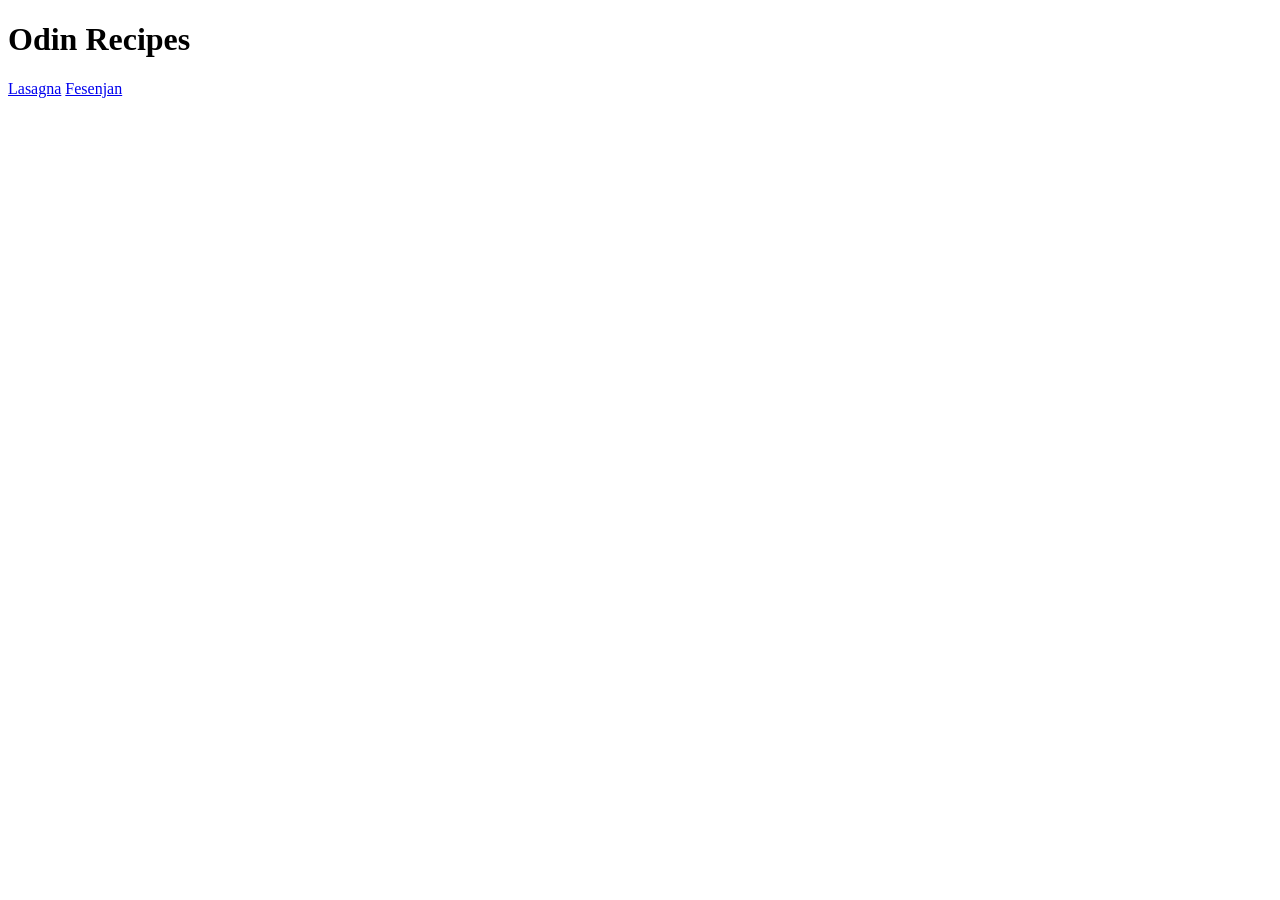
==== index.html @ 83e4a0bd "ADD recipe folder and 2 recipes #1 - added folder to keep different recipes orginzed and seprated. A" ====
<!DOCTYPE html>
<html lang="en">
    <head>
        <meta charset="UTF-8">
        <meta name="viewport" content="width=device-width, initial-scale=1.0">
        <title>Document</title>
    </head>
    <body>
        <h1>Odin Recipes</h1>
        <a href="./recipes/lasagna.html">Lasagna</a>
        <a href="./recipes/fesenjan.html">Fesenjan</a>
    </body>
</html>
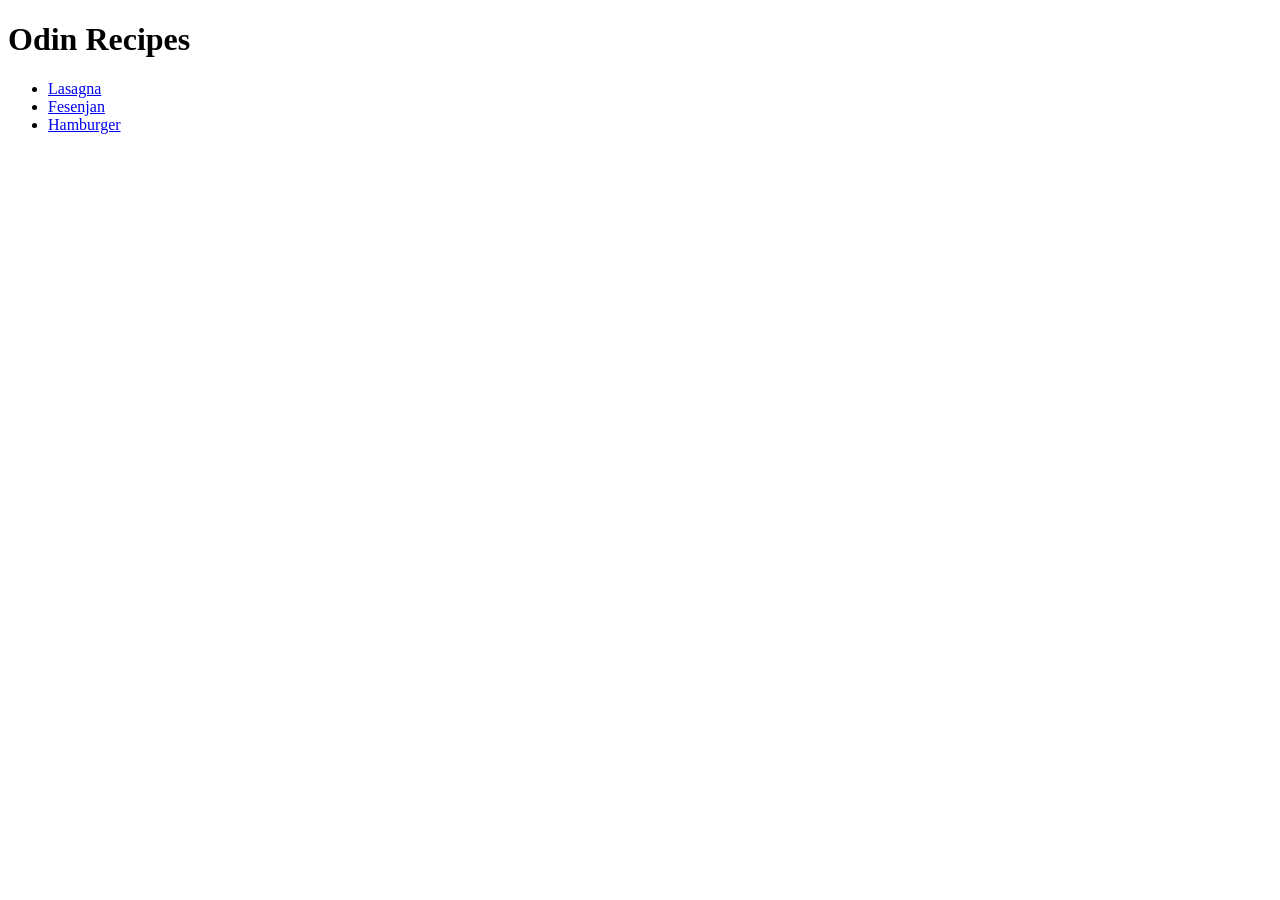
==== commit dec0de7a: "Add lasagna & fesenjan recipe Add pictures and ingredients and steps into lasagna.html and fesenjan." ====
--- a/index.html
+++ b/index.html
@@ -7,7 +7,10 @@
     </head>
     <body>
         <h1>Odin Recipes</h1>
-        <a href="./recipes/lasagna.html">Lasagna</a>
-        <a href="./recipes/fesenjan.html">Fesenjan</a>
+        <ul>
+            <li><a href="./recipes/lasagna.html">Lasagna</a></li>
+            <li><a href="./recipes/fesenjan.html">Fesenjan</a></li>
+            <li><a href="./recipes/fesenjan.html">Hamburger</a></li>
+        </ul>
     </body>
 </html>
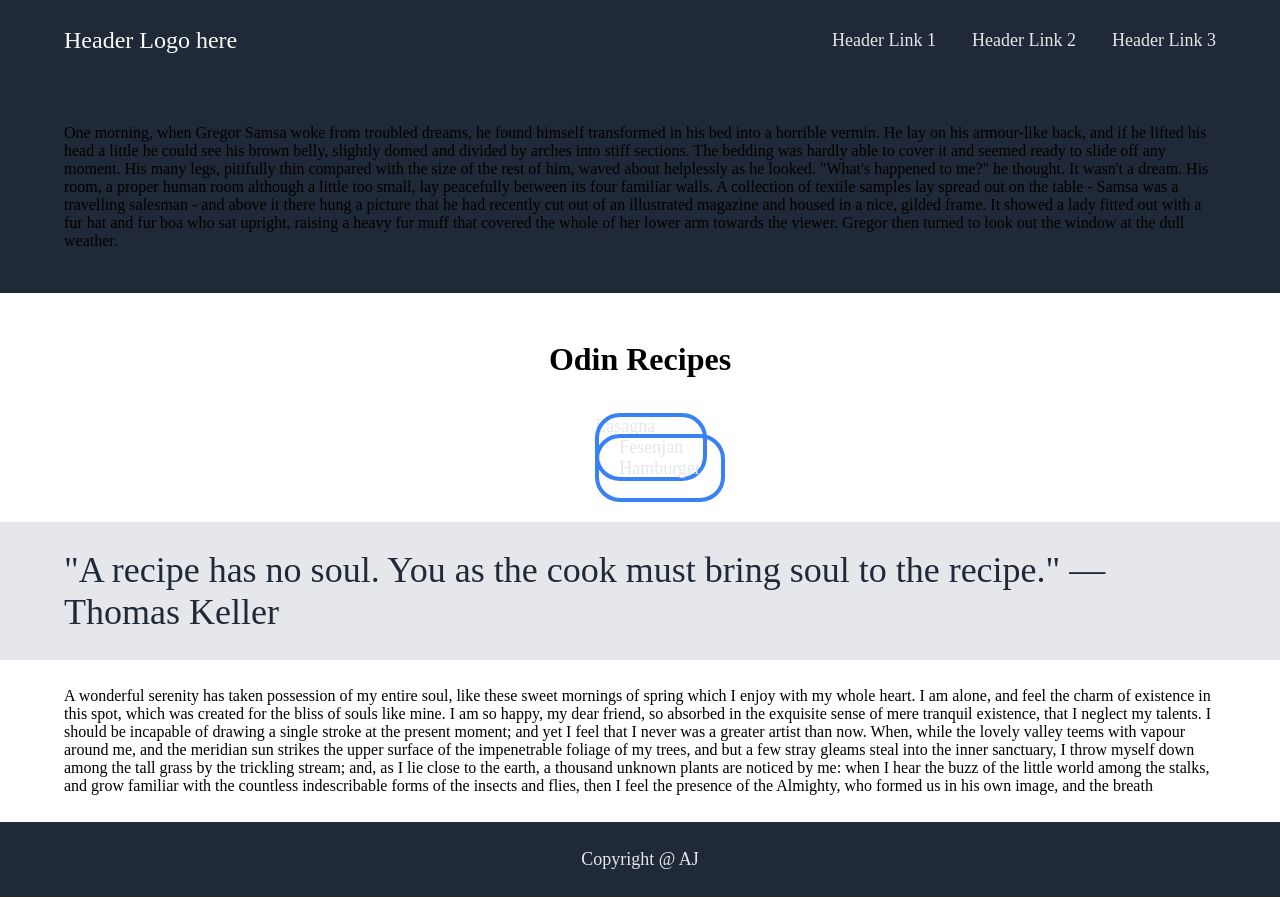
==== commit 5b7b45dc: "FIXED:padding, header day3: only managed to fix the padding and margin and overfellow" ====
--- a/index.html
+++ b/index.html
@@ -2,15 +2,42 @@
 <html lang="en">
     <head>
         <meta charset="UTF-8">
+        <meta http-equiv="X-UA-Compatible" content="IE=edge">
         <meta name="viewport" content="width=device-width, initial-scale=1.0">
-        <title>Document</title>
+        <title>Food Recipes Oden-Project by AJ</title>
+        <link rel="stylesheet" href="style.css">
     </head>
     <body>
-        <h1>Odin Recipes</h1>
-        <ul>
-            <li><a href="./recipes/lasagna.html">Lasagna</a></li>
-            <li><a href="./recipes/fesenjan.html">Fesenjan</a></li>
-            <li><a href="./recipes/fesenjan.html">Hamburger</a></li>
-        </ul>
+        <div class="header">
+            <div id="logo">Header Logo here</div> 
+            <ul class="header-links">
+                <li><a href="./recipes/lasagna.html">Header Link 1</a></li> 
+                <li><a href="./recipes/lasagna.html">Header Link 2</a></li> 
+                <li><a href="./recipes/lasagna.html">Header Link 3</a></li>
+            </ul> 
+        </div>
+        <div class="container", id="header-type">
+            <p>
+                One morning, when Gregor Samsa woke from troubled dreams, he found himself transformed in his bed into a horrible vermin. He lay on his armour-like back, and if he lifted his head a little he could see his brown belly, slightly domed and divided by arches into stiff sections. The bedding was hardly able to cover it and seemed ready to slide off any moment. His many legs, pitifully thin compared with the size of the rest of him, waved about helplessly as he looked. "What's happened to me?" he thought. It wasn't a dream. His room, a proper human room although a little too small, lay peacefully between its four familiar walls. A collection of textile samples lay spread out on the table - Samsa was a travelling salesman - and above it there hung a picture that he had recently cut out of an illustrated magazine and housed in a nice, gilded frame. It showed a lady fitted out with a fur hat and fur boa who sat upright, raising a heavy fur muff that covered the whole of her lower arm towards the viewer. Gregor then turned to look out the window at the dull weather.
+            </p>
+        </div>
+        <div class="container">
+            <h1>Odin Recipes</h1>
+            <ul>
+                <li><a href="./recipes/lasagna.html">Lasagna</a></li>
+                <li><a href="./recipes/fesenjan.html" id="boxed">Fesenjan</a></li>
+                <li><a href="./recipes/hamburger.html" id="boxed">Hamburger</a></li>
+            </ul>
+
+        </div>
+        <div class="container" id="quot-type">
+            "A recipe has no soul. You as the cook must bring soul to the recipe." — Thomas Keller
+        </div>
+        <div class="container">
+            A wonderful serenity has taken possession of my entire soul, like these sweet mornings of spring which I enjoy with my whole heart. I am alone, and feel the charm of existence in this spot, which was created for the bliss of souls like mine. I am so happy, my dear friend, so absorbed in the exquisite sense of mere tranquil existence, that I neglect my talents. I should be incapable of drawing a single stroke at the present moment; and yet I feel that I never was a greater artist than now. When, while the lovely valley teems with vapour around me, and the meridian sun strikes the upper surface of the impenetrable foliage of my trees, and but a few stray gleams steal into the inner sanctuary, I throw myself down among the tall grass by the trickling stream; and, as I lie close to the earth, a thousand unknown plants are noticed by me: when I hear the buzz of the little world among the stalks, and grow familiar with the countless indescribable forms of the insects and flies, then I feel the presence of the Almighty, who formed us in his own image, and the breath
+        </div>
+        <div class="footer">
+            Copyright @ AJ  
+        </div>
     </body>
 </html>
--- a/style.css
+++ b/style.css
@@ -0,0 +1,92 @@
+
+body {
+  height: 100%;
+  width: 100%;
+  margin: auto; /* margin: 0px; */
+  overflow: auto;
+  font-family: Roboto;
+  display: flex;
+  flex-direction: column;
+  justify-content: space-between;
+}
+
+img {
+  width: 400px;
+}
+
+a {
+  text-decoration: none;
+  color: #E5E7EB;
+  font-size: 18px;
+}
+
+ul {
+    list-style: none;
+}
+
+.container {
+    display: flex;
+    flex-direction: column;
+    flex: 1;
+    justify-content: center;
+    align-items: center;
+    /* padding-left: 5vw;
+    padding-right: 5vw; */
+    padding: 3vh 5vw 3vh;
+}
+
+.header,
+.footer {
+    background-color: #1F2937;
+    color: #e5e7eb;
+    padding: 36px;
+    font-size: 18px;
+    display: flex;
+    align-items: center;
+    padding: 3vh 5vw 3vh;
+}
+
+.header {
+    justify-content: space-between;
+}
+
+.footer {
+    justify-content: center;
+}
+
+.header-links {
+    display: flex;
+    /* flex: 1 1 0; */
+    justify-content: space-between;
+    align-items: center;
+    margin: 0px;
+    /* padding: 10px; */
+    gap: 36px
+}
+
+#header-type {
+    background-color: #1F2937;
+}
+
+#logo {
+    font-size: 24px;
+    color: #F9FAF8;
+}
+
+#quot-type {
+    background-color: #E5E7EB;
+    color: #1F2937;
+    font-size: 36px;
+    font-weight: 300;
+}
+
+#boxed {
+    border-radius: 25px;
+    border: 4px solid #3882F6;
+    padding: 20px;
+    width: 100px;
+    height: 100px;
+    /* background-image: url(paper.gif); */
+    /* background-position: left top; */
+    /* background-repeat: repeat; */
+}
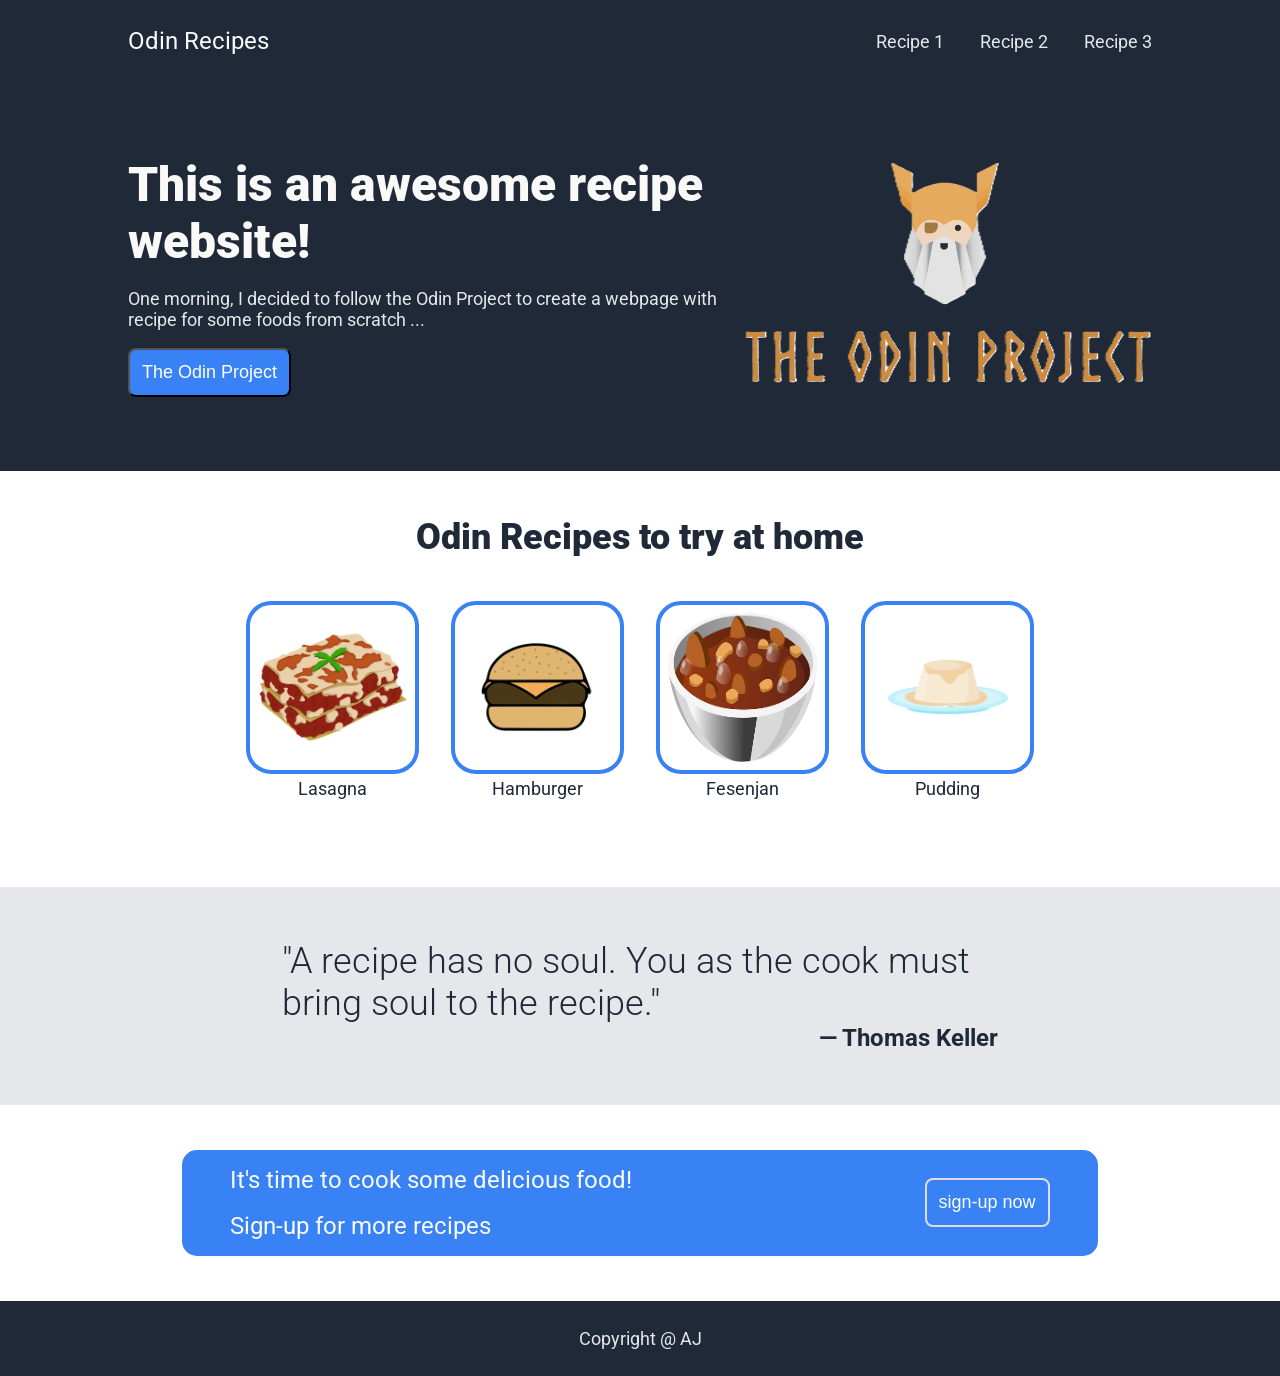
==== commit b9c203d4: "COMPLETED: landing page day5: fixed everything, finished the landing page" ====
--- a/index.html
+++ b/index.html
@@ -9,32 +9,80 @@
     </head>
     <body>
         <div class="header">
-            <div id="logo">Header Logo here</div> 
+            <div id="logo">Odin Recipes</div> 
             <ul class="header-links">
-                <li><a href="./recipes/lasagna.html">Header Link 1</a></li> 
-                <li><a href="./recipes/lasagna.html">Header Link 2</a></li> 
-                <li><a href="./recipes/lasagna.html">Header Link 3</a></li>
+                <li><a href="./recipes/lasagna.html">Recipe 1</a></li> 
+                <li><a href="./recipes/lasagna.html">Recipe 2</a></li> 
+                <li><a href="./recipes/lasagna.html">Recipe 3</a></li>
             </ul> 
         </div>
         <div class="container", id="header-type">
-            <p>
-                One morning, when Gregor Samsa woke from troubled dreams, he found himself transformed in his bed into a horrible vermin. He lay on his armour-like back, and if he lifted his head a little he could see his brown belly, slightly domed and divided by arches into stiff sections. The bedding was hardly able to cover it and seemed ready to slide off any moment. His many legs, pitifully thin compared with the size of the rest of him, waved about helplessly as he looked. "What's happened to me?" he thought. It wasn't a dream. His room, a proper human room although a little too small, lay peacefully between its four familiar walls. A collection of textile samples lay spread out on the table - Samsa was a travelling salesman - and above it there hung a picture that he had recently cut out of an illustrated magazine and housed in a nice, gilded frame. It showed a lady fitted out with a fur hat and fur boa who sat upright, raising a heavy fur muff that covered the whole of her lower arm towards the viewer. Gregor then turned to look out the window at the dull weather.
-            </p>
+            <div class="v-stack">
+                <div class="h-stack">
+                    <div id="header-title">
+                        This is an awesome recipe website!
+                    </div>
+                    <div class="text" id="header-text">
+                        One morning, I decided to follow the Odin Project to create a webpage with recipe for some foods from scratch ...
+                    </div>
+                    <a href="https://www.theodinproject.com/about/">
+                        <button class="odin">The Odin Project</button>
+                    </a>
+                </div>
+                <img src="./images/logo.png" alt="odin-logo"  width="40%" height="40%">
+            </div>
         </div>
         <div class="container">
-            <h1>Odin Recipes</h1>
-            <ul>
-                <li><a href="./recipes/lasagna.html">Lasagna</a></li>
-                <li><a href="./recipes/fesenjan.html" id="boxed">Fesenjan</a></li>
-                <li><a href="./recipes/hamburger.html" id="boxed">Hamburger</a></li>
-            </ul>
+            <div class="title">Odin Recipes to try at home</div>
+            <div class="v-stack">        <!-- <div class="container"> -->
+                <div class="item">
+                    <a href="./recipes/lasagna.html">
+                        <img src="./images/lasagna-logo.png" alt="lasagna" id="boxed">
+                    </a>
+                    <div class="text">Lasagna</div>
+                </div>
+                <div class="item">
+                    <a href="./recipes/hamburger.html">
+                        <img src="./images/burger-logo.png" alt="chili" id="boxed">
+                    </a>
+                    <div class="text">Hamburger</div>
+                </div>
+                <div class="item">
+                    <a href="./recipes/fesenjan.html">
+                        <img src="./images/fesenjan-logo.png" alt="fesenjan" id="boxed">
+                    </a>
+                    <div class="text">Fesenjan</div>
+                </div>
+                <div class="item">
+                    <a href="./recipes/hamburger.html">
+                        <img src="./images/pudding-logo.png" alt="Pudding" id="boxed">
+                    </a>
+                    <div class="text">Pudding</div>
+                </div>
+            </div>
+        </div>
 
-        </div>
         <div class="container" id="quot-type">
-            "A recipe has no soul. You as the cook must bring soul to the recipe." — Thomas Keller
+            <div class="quote">
+                "A recipe has no soul. You as the cook must bring soul to the recipe." 
+                <div class="person">
+                    — Thomas Keller
+                </div>
+            </div>
         </div>
         <div class="container">
-            A wonderful serenity has taken possession of my entire soul, like these sweet mornings of spring which I enjoy with my whole heart. I am alone, and feel the charm of existence in this spot, which was created for the bliss of souls like mine. I am so happy, my dear friend, so absorbed in the exquisite sense of mere tranquil existence, that I neglect my talents. I should be incapable of drawing a single stroke at the present moment; and yet I feel that I never was a greater artist than now. When, while the lovely valley teems with vapour around me, and the meridian sun strikes the upper surface of the impenetrable foliage of my trees, and but a few stray gleams steal into the inner sanctuary, I throw myself down among the tall grass by the trickling stream; and, as I lie close to the earth, a thousand unknown plants are noticed by me: when I hear the buzz of the little world among the stalks, and grow familiar with the countless indescribable forms of the insects and flies, then I feel the presence of the Almighty, who formed us in his own image, and the breath
+            <div class="v-stack" id="action">
+                <!-- <div class="container"> -->
+                <div class="h-stack">
+                    <div class="text" id="logo">
+                        It's time to cook some delicious food!
+                    </div>
+                    <div class="text" id="logo">
+                        Sign-up for more recipes
+                    </div>
+                </div>
+                <button class="sign-up">sign-up now</button>
+            </div>
         </div>
         <div class="footer">
             Copyright @ AJ  
--- a/style.css
+++ b/style.css
@@ -1,17 +1,14 @@
+@import url('https://fonts.googleapis.com/css2?family=Roboto:wght@300;700&display=swap');
 
 body {
-  height: 100%;
-  width: 100%;
-  margin: auto; /* margin: 0px; */
-  overflow: auto;
-  font-family: Roboto;
-  display: flex;
-  flex-direction: column;
-  justify-content: space-between;
-}
-
-img {
-  width: 400px;
+    height: 100%;
+    width: 100%;
+    margin: auto; /* margin: 0px; */
+    overflow: auto;
+    font-family: Roboto;
+    display: flex;
+    flex-direction: column;
+    justify-content: space-between;
 }
 
 a {
@@ -24,26 +21,83 @@
     list-style: none;
 }
 
+p {
+    text-align: justify;
+    text-justify: inter-word;
+}
+
+button {
+    cursor: pointer;
+    padding: 12px 12px;
+    border-radius: 8px;
+    font-size: 18px;
+    max-width: 200px;
+}
+
+button.odin {
+    background: #3882F6;
+    color: white;
+}
+
+button.sign-up {
+    background: #3882F6;
+    border: 2px solid #ddd;
+    color: white;
+}
+
 .container {
     display: flex;
+    flex: 1;
     flex-direction: column;
-    flex: 1;
     justify-content: center;
     align-items: center;
-    /* padding-left: 5vw;
-    padding-right: 5vw; */
-    padding: 3vh 5vw 3vh;
+    padding: 5vh 10% 5vh;
+}
+
+.v-stack {
+    display: flex;
+    flex-direction: row;
+    justify-content: space-between;
+    align-items: center;
+    padding: 3vh 0% 3vh;
+    /* margin-right: 70%; */
+    /* padding: 0px; */
+    /* gap: 10px; */
+}
+
+.h-stack {
+    display: flex;
+    flex-direction: column;
+    justify-content: space-between;
+    padding: 0px 0px 0px;
+    gap: 18px;
+}
+
+.item {
+    justify-content: center;
+    text-align: center;
+    padding: 16px;
+}
+
+.title {
+    color: #1F2937;
+    font-size: 36px;
+    font-weight: 900;
+}
+
+.text {
+    color: #1F2937;
+    font-size: 18px;
 }
 
 .header,
 .footer {
     background-color: #1F2937;
     color: #e5e7eb;
-    padding: 36px;
     font-size: 18px;
     display: flex;
     align-items: center;
-    padding: 3vh 5vw 3vh;
+    padding: 3vh 10% 3vh;
 }
 
 .header {
@@ -56,16 +110,27 @@
 
 .header-links {
     display: flex;
-    /* flex: 1 1 0; */
     justify-content: space-between;
     align-items: center;
     margin: 0px;
-    /* padding: 10px; */
     gap: 36px
 }
 
 #header-type {
     background-color: #1F2937;
+    color: #E5E7EB;
+}
+
+#header-title {
+    font-size: 48px;
+    font-weight: 900;
+    color: #F9FAF8;
+    text-align: left;
+}
+
+#header-text {
+    color: #E5E7EB;
+    text-align: left;
 }
 
 #logo {
@@ -75,18 +140,39 @@
 
 #quot-type {
     background-color: #E5E7EB;
+}
+
+.quote {
     color: #1F2937;
     font-size: 36px;
     font-weight: 300;
+    padding: 8px 15% 8px;
+    
+}
+
+.quote .person {
+    font-size: 24px;
+    font-weight: 700;
+    text-align: right;
 }
 
 #boxed {
     border-radius: 25px;
     border: 4px solid #3882F6;
-    padding: 20px;
-    width: 100px;
-    height: 100px;
-    /* background-image: url(paper.gif); */
-    /* background-position: left top; */
-    /* background-repeat: repeat; */
+    padding: 7.5px;
+    width: 150px;
+    height: 150px;
+}
+
+#action {
+    border-radius: 15px;
+    background: #3882F6;
+    color: #F9FAF8;
+    font-size: 20px;
+    padding: 16px 48px 16px;
+    /* flex-direction: column; */
+    /* justify-content: space-around; */
+    /* flex-wrap: wrap; */
+    /* gap: 30px; */
+    min-width: 80%;
 }
